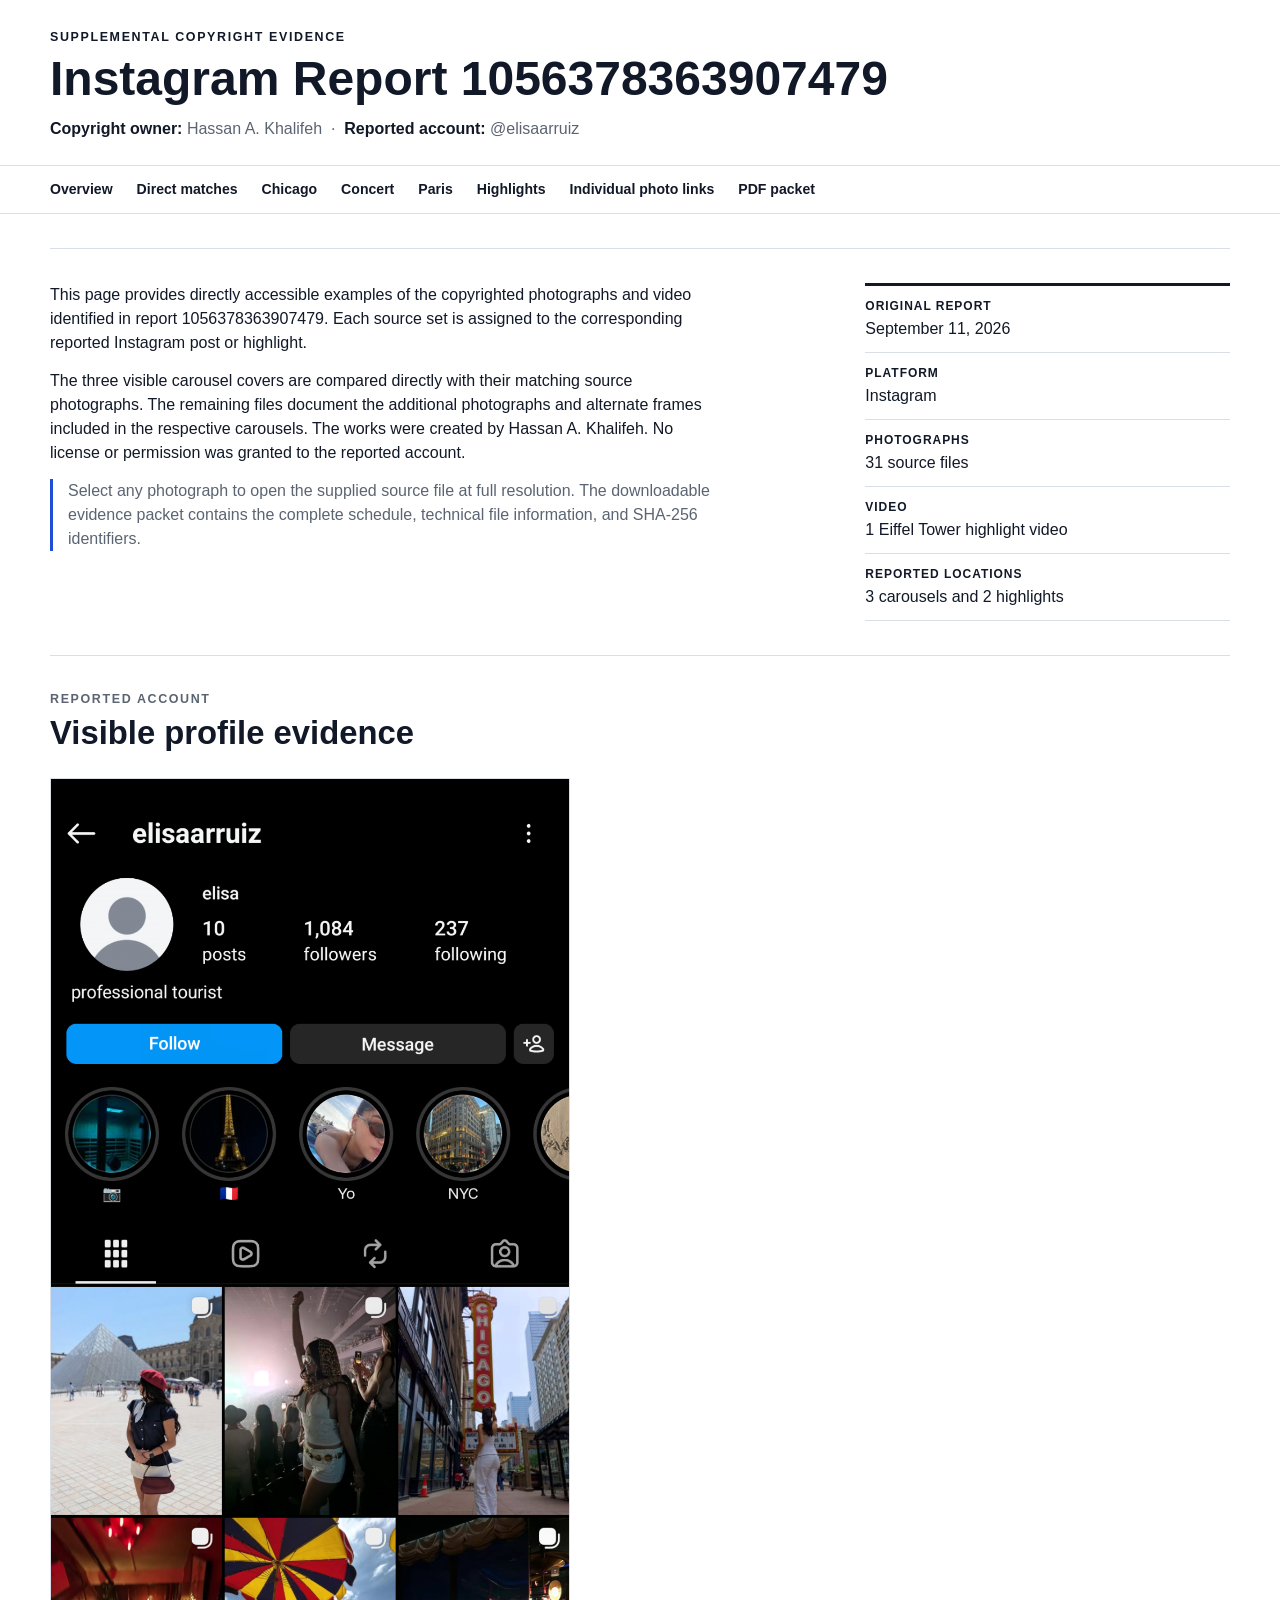
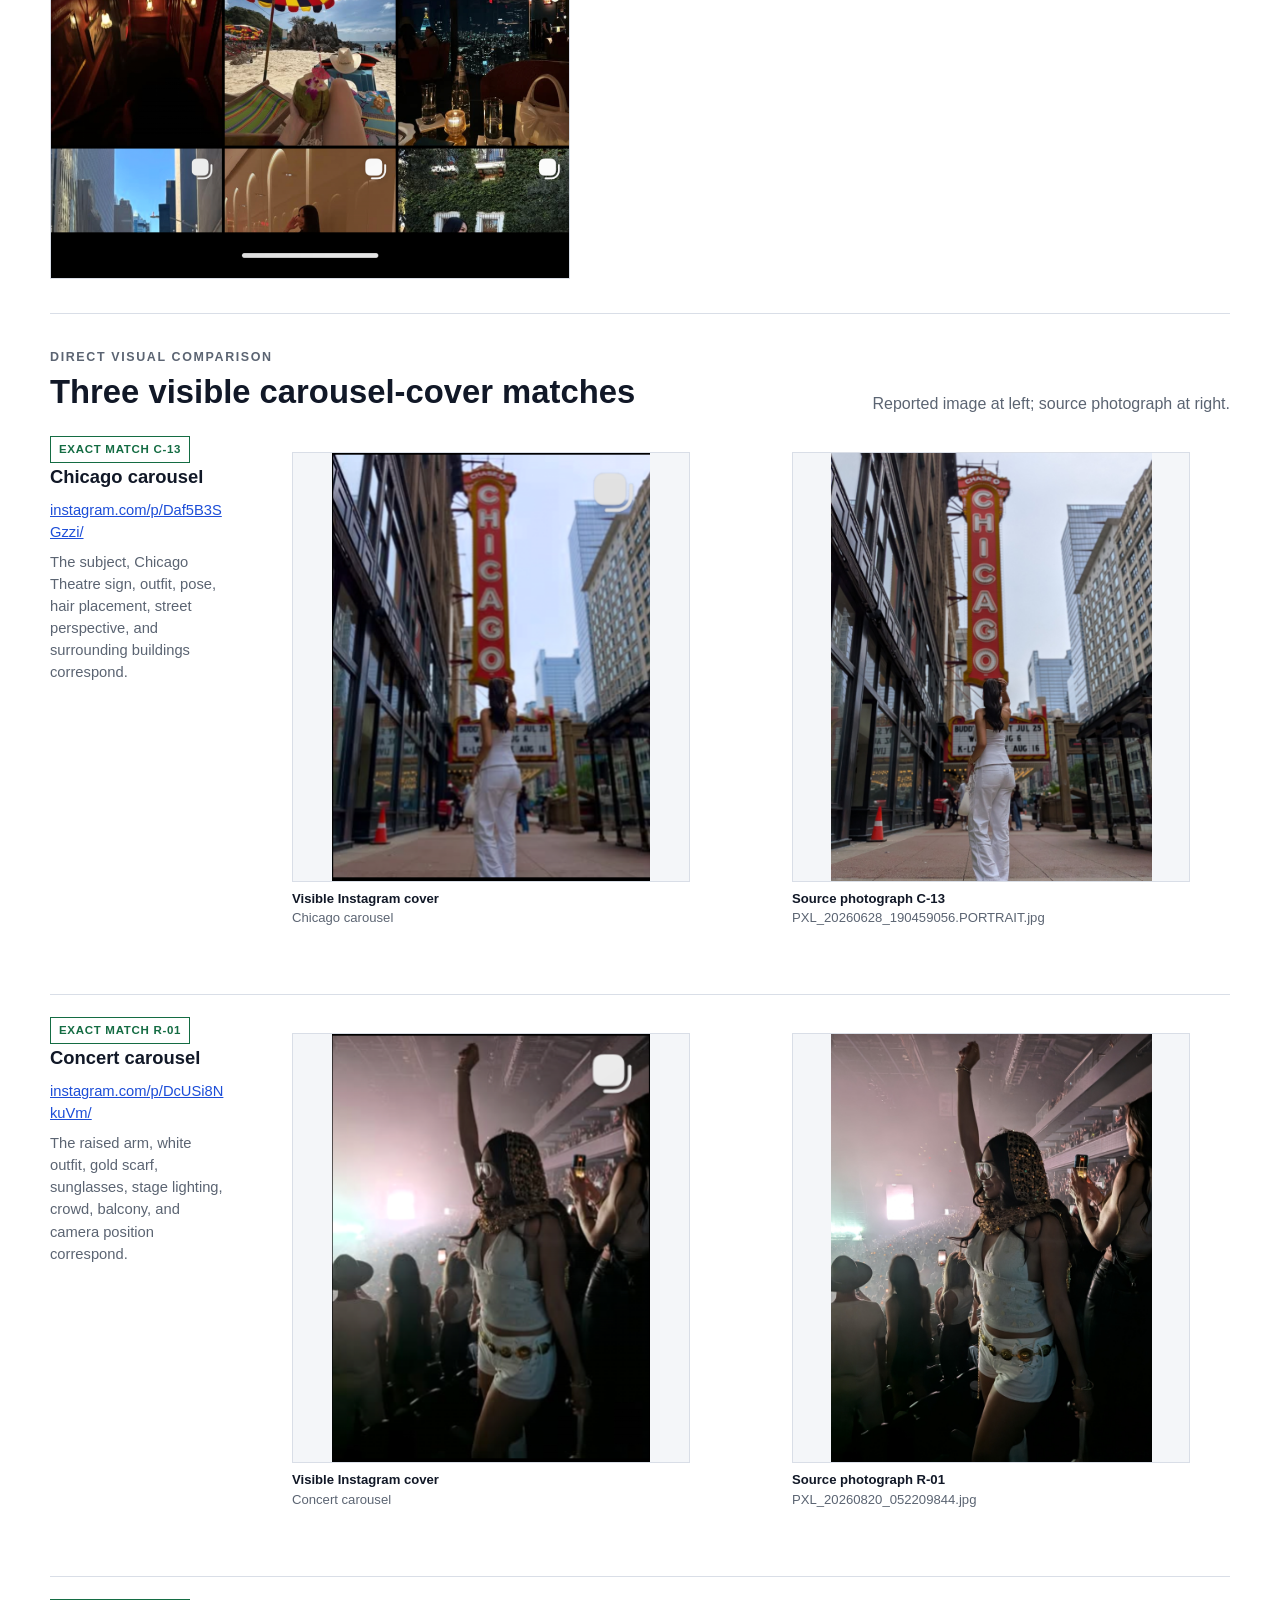
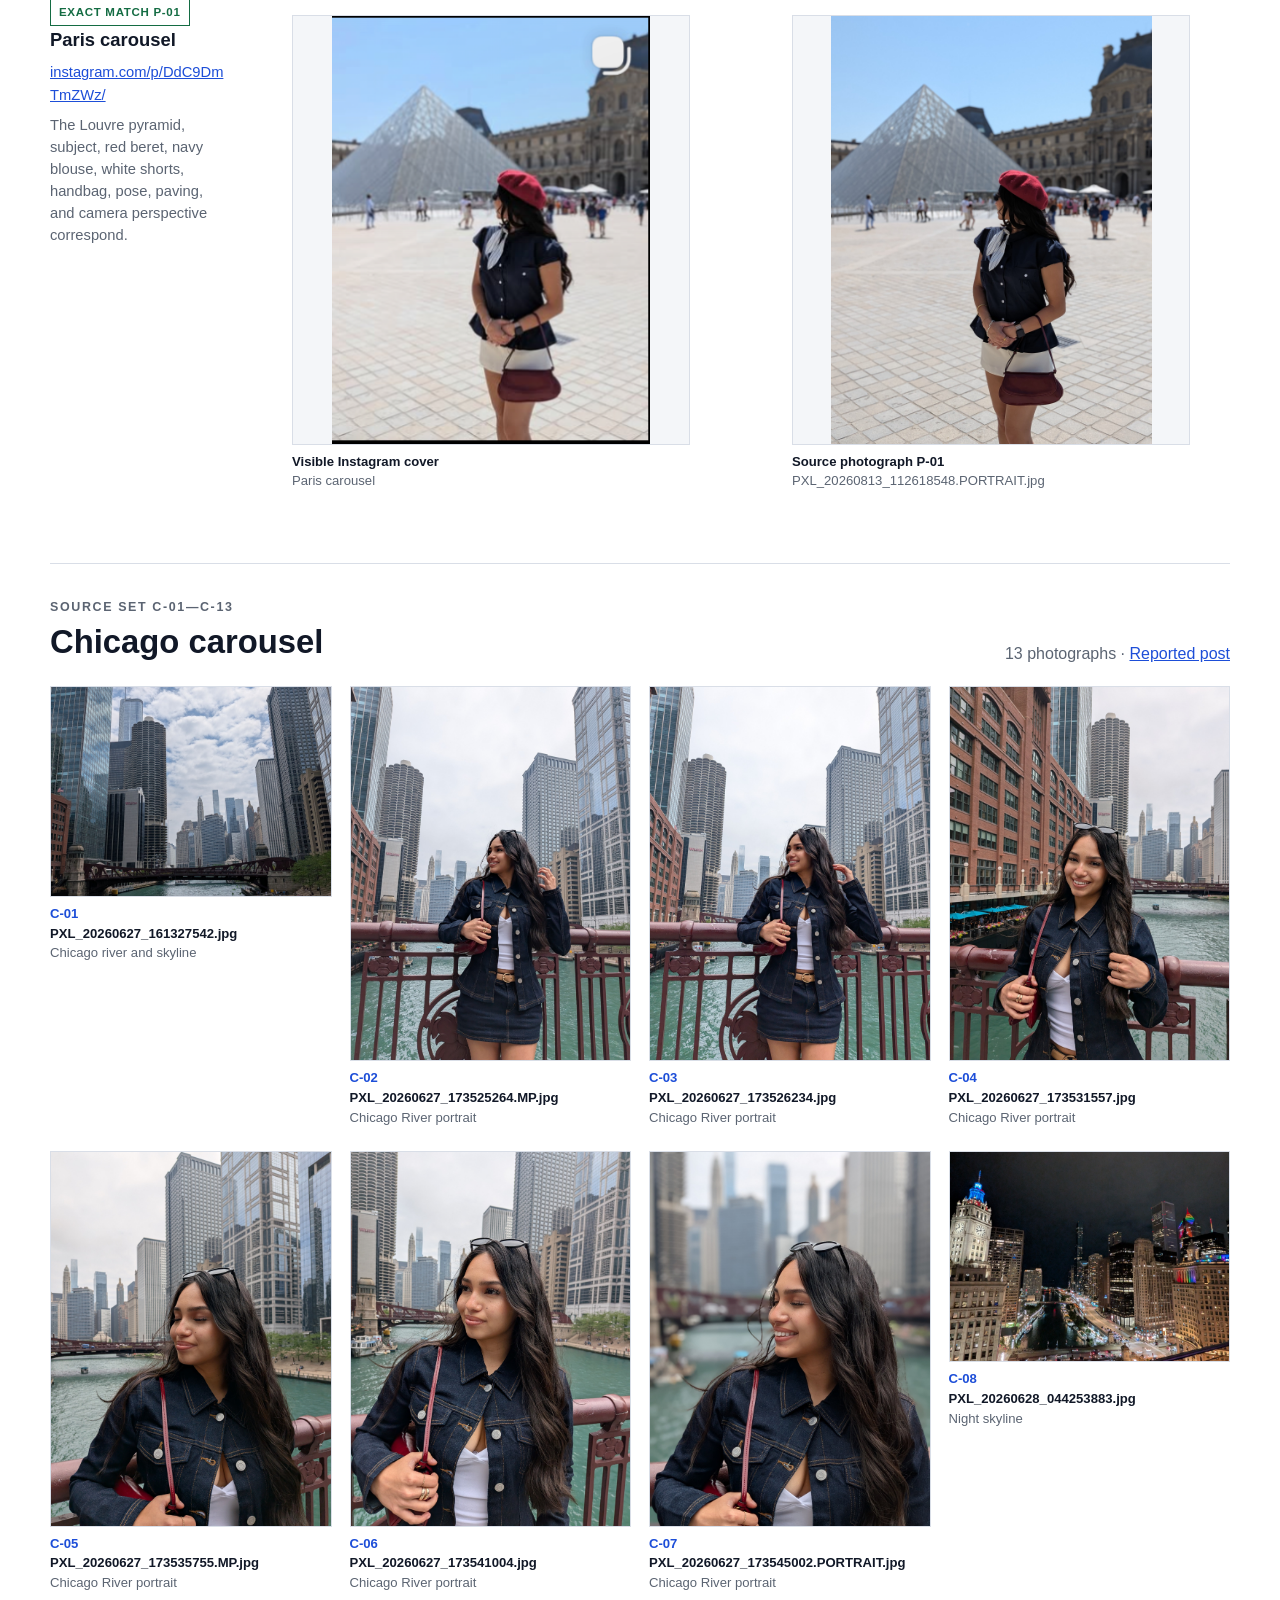
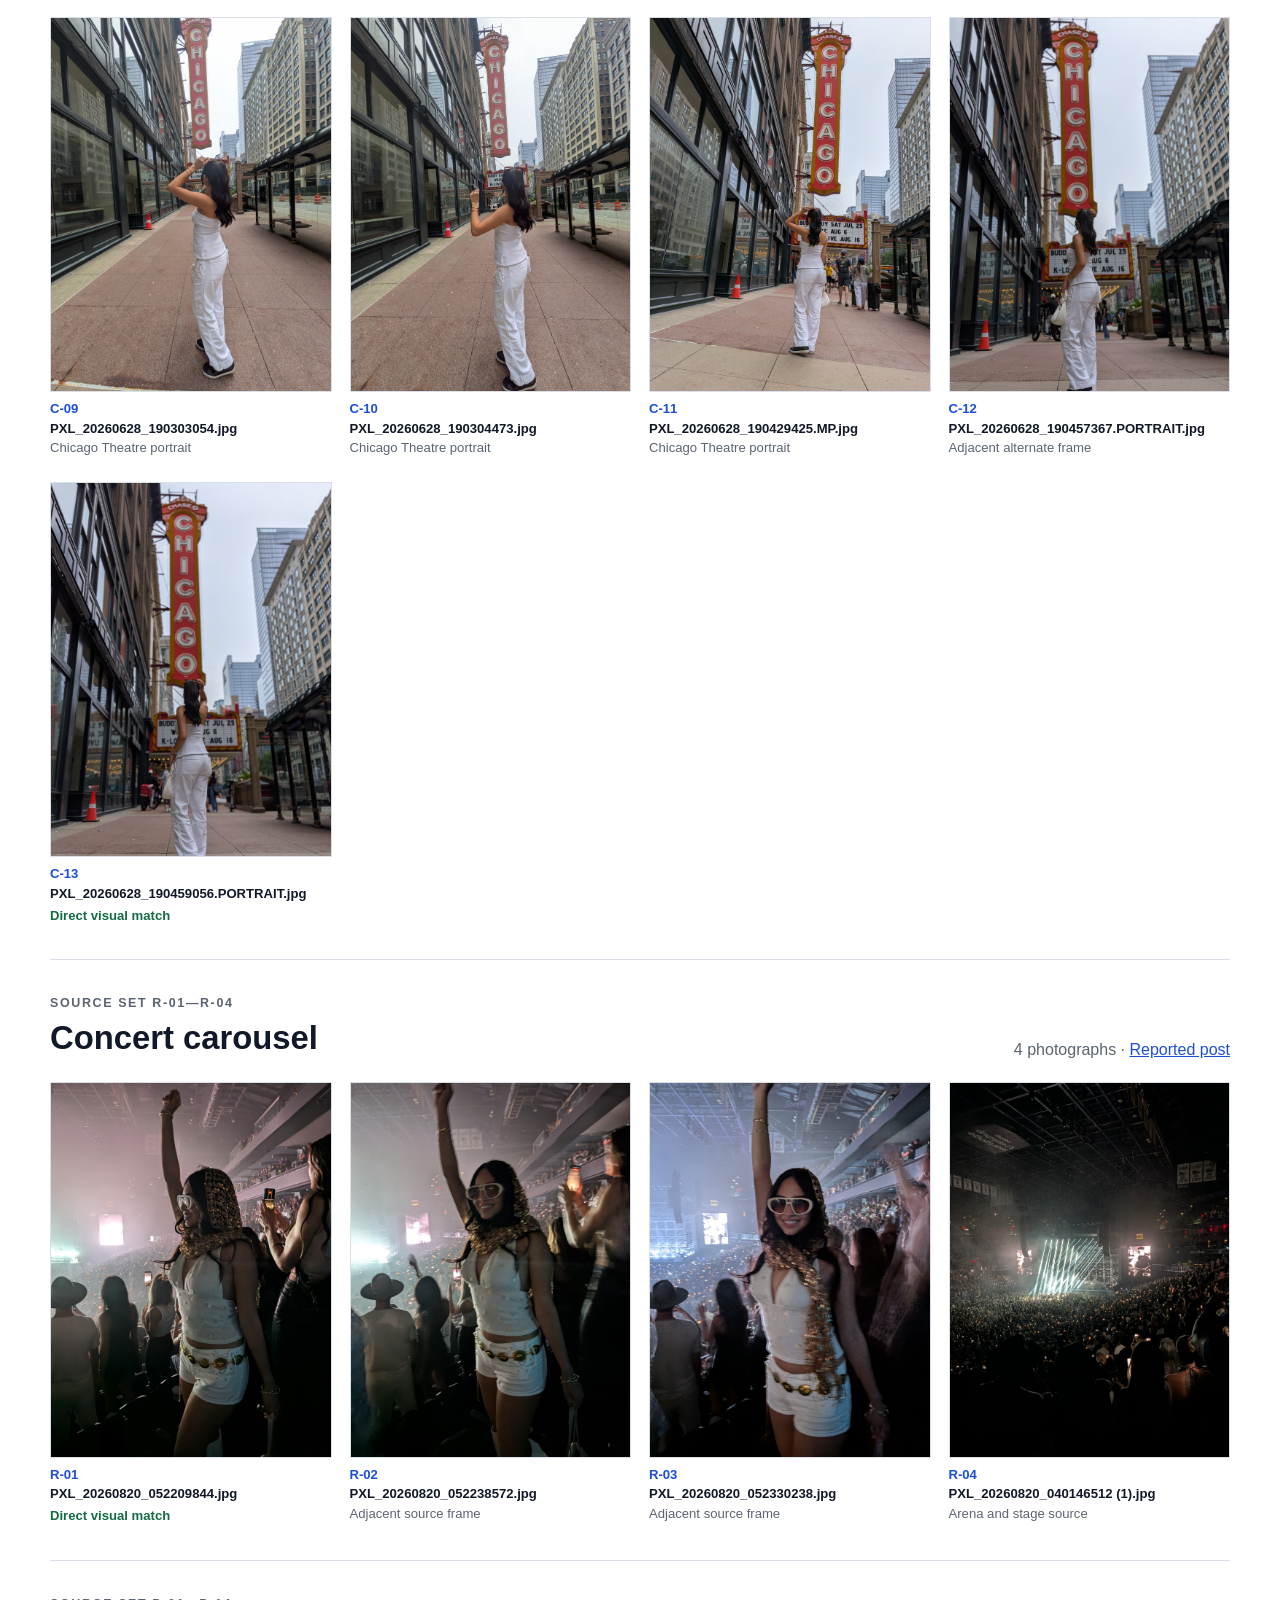
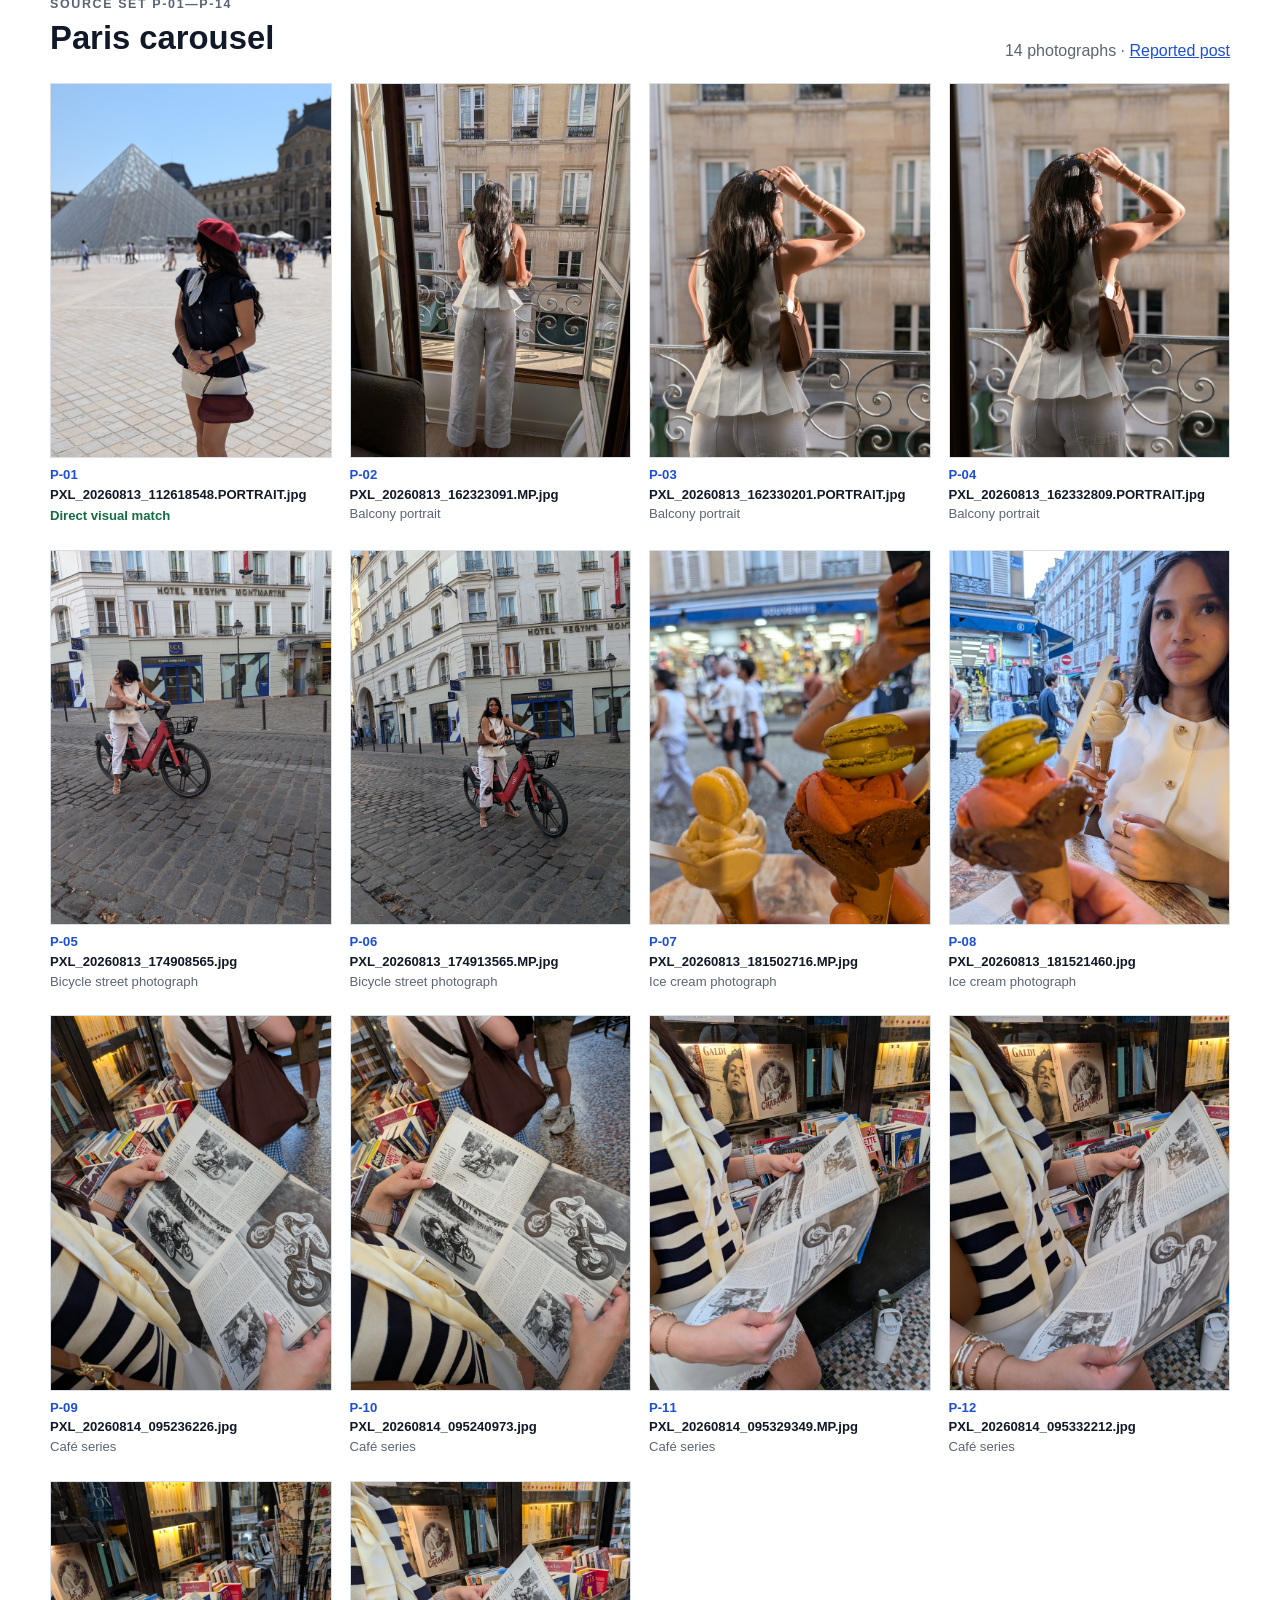
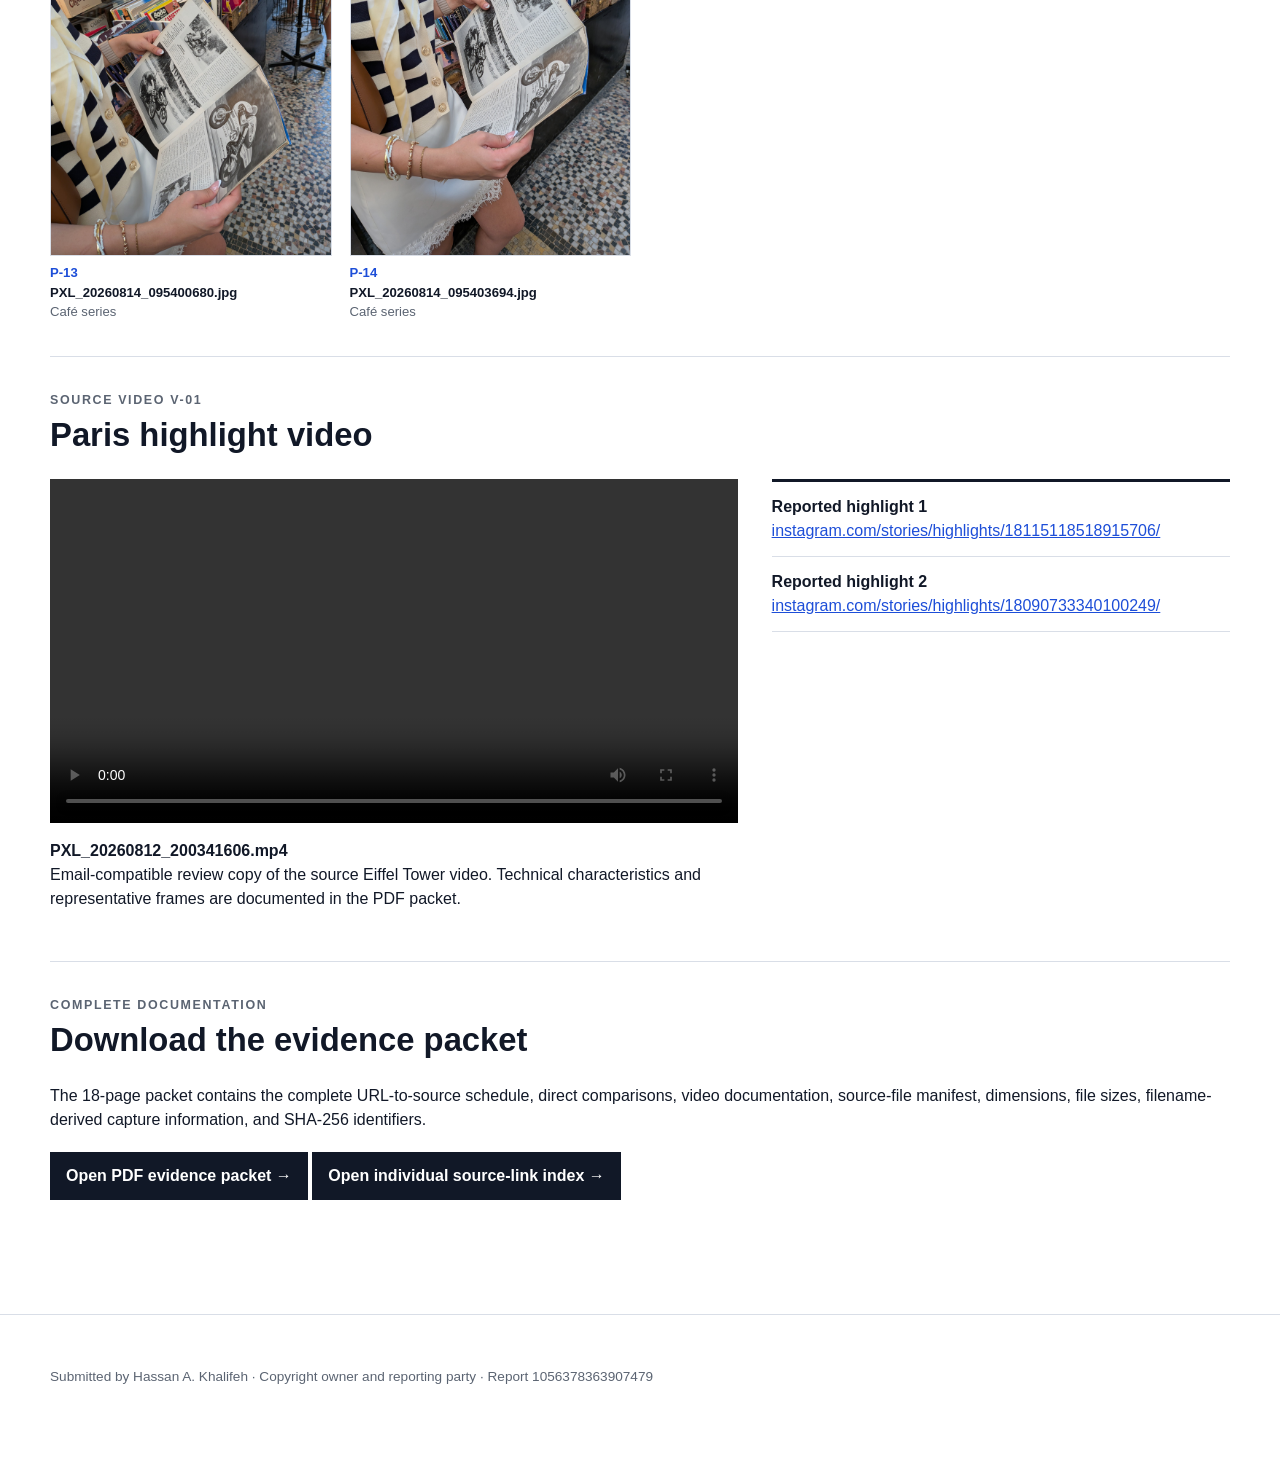
==== index.html @ 8e67688d "Publish copyright evidence and individual source links" ====
<!doctype html>
<html lang="en">
<head>
  <meta charset="utf-8">
  <meta name="viewport" content="width=device-width, initial-scale=1">
  <meta name="robots" content="noindex, nofollow, noarchive">
  <meta name="referrer" content="no-referrer">
  <title>Copyright Evidence — Report 1056378363907479</title>
  <meta name="description" content="Source evidence supporting Instagram copyright report 1056378363907479.">
  <link rel="icon" href="favicon.svg" type="image/svg+xml">
  <link rel="stylesheet" href="styles.css">
</head>
<body>
  <header class="masthead">
    <div class="masthead-inner">
      <p class="eyebrow">Supplemental copyright evidence</p>
      <h1>Instagram Report 1056378363907479</h1>
      <p class="case-line"><strong>Copyright owner:</strong> Hassan A. Khalifeh &nbsp;·&nbsp; <strong>Reported account:</strong> @elisaarruiz</p>
    </div>
  </header>

  <nav class="nav" aria-label="Evidence sections">
    <div class="nav-inner">
      <a href="#overview">Overview</a>
      <a href="#matches">Direct matches</a>
      <a href="#chicago">Chicago</a>
      <a href="#concert">Concert</a>
      <a href="#paris">Paris</a>
      <a href="#highlights">Highlights</a>
      <a href="photo-links.html">Individual photo links</a>
      <a href="#packet">PDF packet</a>
    </div>
  </nav>

  <main class="page">
    <section id="overview" class="summary">
      <div>
        <p>This page provides directly accessible examples of the copyrighted photographs and video identified in report 1056378363907479. Each source set is assigned to the corresponding reported Instagram post or highlight.</p>
        <p>The three visible carousel covers are compared directly with their matching source photographs. The remaining files document the additional photographs and alternate frames included in the respective carousels. The works were created by Hassan A. Khalifeh. No license or permission was granted to the reported account.</p>
        <p class="note">Select any photograph to open the supplied source file at full resolution. The downloadable evidence packet contains the complete schedule, technical file information, and SHA-256 identifiers.</p>
      </div>
      <dl class="facts">
        <div><dt>Original report</dt><dd>September 11, 2026</dd></div>
        <div><dt>Platform</dt><dd>Instagram</dd></div>
        <div><dt>Photographs</dt><dd>31 source files</dd></div>
        <div><dt>Video</dt><dd>1 Eiffel Tower highlight video</dd></div>
        <div><dt>Reported locations</dt><dd>3 carousels and 2 highlights</dd></div>
      </dl>
    </section>

    <section aria-labelledby="account-heading">
      <div class="section-head">
        <div><p class="eyebrow">Reported account</p><h2 id="account-heading">Visible profile evidence</h2></div>
      </div>
      <a href="account.png" target="_blank" rel="noopener"><img class="account-shot" src="account.png" alt="Screenshot of the reported Instagram profile showing the Paris, concert, and Chicago carousel covers"></a>
    </section>

    <section id="matches" aria-labelledby="matches-heading">
      <div class="section-head">
        <div><p class="eyebrow">Direct visual comparison</p><h2 id="matches-heading">Three visible carousel-cover matches</h2></div>
        <p>Reported image at left; source photograph at right.</p>
      </div>
      <div class="matches">
        <article class="match-row">
          <div class="match-meta">
            <span class="badge">Exact match C-13</span>
            <h3>Chicago carousel</h3>
            <p class="reported-url"><a href="https://www.instagram.com/p/Daf5B3SGzzi/" target="_blank" rel="noopener">instagram.com/p/Daf5B3SGzzi/</a></p>
            <p>The subject, Chicago Theatre sign, outfit, pose, hair placement, street perspective, and surrounding buildings correspond.</p>
          </div>
          <figure class="comparison"><a href="chicago_thumb.png" target="_blank" rel="noopener"><img src="chicago_thumb.png" alt="Visible Chicago Instagram carousel cover"></a><figcaption><strong>Visible Instagram cover</strong>Chicago carousel</figcaption></figure>
          <figure class="comparison"><a href="PXL_20260628_190459056.PORTRAIT.jpg" target="_blank" rel="noopener"><img src="PXL_20260628_190459056.PORTRAIT.jpg" alt="Source Chicago Theatre photograph"></a><figcaption><strong>Source photograph C-13</strong>PXL_20260628_190459056.PORTRAIT.jpg</figcaption></figure>
        </article>

        <article class="match-row">
          <div class="match-meta">
            <span class="badge">Exact match R-01</span>
            <h3>Concert carousel</h3>
            <p class="reported-url"><a href="https://www.instagram.com/p/DcUSi8NkuVm/" target="_blank" rel="noopener">instagram.com/p/DcUSi8NkuVm/</a></p>
            <p>The raised arm, white outfit, gold scarf, sunglasses, stage lighting, crowd, balcony, and camera position correspond.</p>
          </div>
          <figure class="comparison"><a href="concert_thumb.png" target="_blank" rel="noopener"><img src="concert_thumb.png" alt="Visible concert Instagram carousel cover"></a><figcaption><strong>Visible Instagram cover</strong>Concert carousel</figcaption></figure>
          <figure class="comparison"><a href="PXL_20260820_052209844.jpg" target="_blank" rel="noopener"><img src="PXL_20260820_052209844.jpg" alt="Source concert photograph"></a><figcaption><strong>Source photograph R-01</strong>PXL_20260820_052209844.jpg</figcaption></figure>
        </article>

        <article class="match-row">
          <div class="match-meta">
            <span class="badge">Exact match P-01</span>
            <h3>Paris carousel</h3>
            <p class="reported-url"><a href="https://www.instagram.com/p/DdC9DmTmZWz/" target="_blank" rel="noopener">instagram.com/p/DdC9DmTmZWz/</a></p>
            <p>The Louvre pyramid, subject, red beret, navy blouse, white shorts, handbag, pose, paving, and camera perspective correspond.</p>
          </div>
          <figure class="comparison"><a href="paris_thumb.png" target="_blank" rel="noopener"><img src="paris_thumb.png" alt="Visible Paris Instagram carousel cover"></a><figcaption><strong>Visible Instagram cover</strong>Paris carousel</figcaption></figure>
          <figure class="comparison"><a href="PXL_20260813_112618548.PORTRAIT.jpg" target="_blank" rel="noopener"><img src="PXL_20260813_112618548.PORTRAIT.jpg" alt="Source Louvre photograph"></a><figcaption><strong>Source photograph P-01</strong>PXL_20260813_112618548.PORTRAIT.jpg</figcaption></figure>
        </article>
      </div>
    </section>

    <section id="chicago" aria-labelledby="chicago-heading">
      <div class="section-head">
        <div><p class="eyebrow">Source set C-01—C-13</p><h2 id="chicago-heading">Chicago carousel</h2></div>
        <p>13 photographs · <a href="https://www.instagram.com/p/Daf5B3SGzzi/" target="_blank" rel="noopener">Reported post</a></p>
      </div>
      <div class="gallery">
        <figure class="landscape"><a href="PXL_20260627_161327542.jpg" target="_blank" rel="noopener"><img loading="lazy" src="PXL_20260627_161327542.jpg" alt="Chicago river and skyline"></a><figcaption><span class="evidence-id">C-01</span><strong>PXL_20260627_161327542.jpg</strong>Chicago river and skyline</figcaption></figure>
        <figure><a href="PXL_20260627_173525264.MP.jpg" target="_blank" rel="noopener"><img loading="lazy" src="PXL_20260627_173525264.MP.jpg" alt="Chicago River bridge portrait"></a><figcaption><span class="evidence-id">C-02</span><strong>PXL_20260627_173525264.MP.jpg</strong>Chicago River portrait</figcaption></figure>
        <figure><a href="PXL_20260627_173526234.jpg" target="_blank" rel="noopener"><img loading="lazy" src="PXL_20260627_173526234.jpg" alt="Chicago River bridge portrait"></a><figcaption><span class="evidence-id">C-03</span><strong>PXL_20260627_173526234.jpg</strong>Chicago River portrait</figcaption></figure>
        <figure><a href="PXL_20260627_173531557.jpg" target="_blank" rel="noopener"><img loading="lazy" src="PXL_20260627_173531557.jpg" alt="Chicago River bridge portrait"></a><figcaption><span class="evidence-id">C-04</span><strong>PXL_20260627_173531557.jpg</strong>Chicago River portrait</figcaption></figure>
        <figure><a href="PXL_20260627_173535755.MP.jpg" target="_blank" rel="noopener"><img loading="lazy" src="PXL_20260627_173535755.MP.jpg" alt="Chicago River bridge portrait"></a><figcaption><span class="evidence-id">C-05</span><strong>PXL_20260627_173535755.MP.jpg</strong>Chicago River portrait</figcaption></figure>
        <figure><a href="PXL_20260627_173541004.jpg" target="_blank" rel="noopener"><img loading="lazy" src="PXL_20260627_173541004.jpg" alt="Chicago River bridge portrait"></a><figcaption><span class="evidence-id">C-06</span><strong>PXL_20260627_173541004.jpg</strong>Chicago River portrait</figcaption></figure>
        <figure><a href="PXL_20260627_173545002.PORTRAIT.jpg" target="_blank" rel="noopener"><img loading="lazy" src="PXL_20260627_173545002.PORTRAIT.jpg" alt="Chicago River bridge portrait"></a><figcaption><span class="evidence-id">C-07</span><strong>PXL_20260627_173545002.PORTRAIT.jpg</strong>Chicago River portrait</figcaption></figure>
        <figure class="landscape"><a href="PXL_20260628_044253883.jpg" target="_blank" rel="noopener"><img loading="lazy" src="PXL_20260628_044253883.jpg" alt="Night Chicago river and skyline"></a><figcaption><span class="evidence-id">C-08</span><strong>PXL_20260628_044253883.jpg</strong>Night skyline</figcaption></figure>
        <figure><a href="PXL_20260628_190303054.jpg" target="_blank" rel="noopener"><img loading="lazy" src="PXL_20260628_190303054.jpg" alt="Chicago Theatre portrait"></a><figcaption><span class="evidence-id">C-09</span><strong>PXL_20260628_190303054.jpg</strong>Chicago Theatre portrait</figcaption></figure>
        <figure><a href="PXL_20260628_190304473.jpg" target="_blank" rel="noopener"><img loading="lazy" src="PXL_20260628_190304473.jpg" alt="Chicago Theatre portrait"></a><figcaption><span class="evidence-id">C-10</span><strong>PXL_20260628_190304473.jpg</strong>Chicago Theatre portrait</figcaption></figure>
        <figure><a href="PXL_20260628_190429425.MP.jpg" target="_blank" rel="noopener"><img loading="lazy" src="PXL_20260628_190429425.MP.jpg" alt="Chicago Theatre portrait"></a><figcaption><span class="evidence-id">C-11</span><strong>PXL_20260628_190429425.MP.jpg</strong>Chicago Theatre portrait</figcaption></figure>
        <figure><a href="PXL_20260628_190457367.PORTRAIT.jpg" target="_blank" rel="noopener"><img loading="lazy" src="PXL_20260628_190457367.PORTRAIT.jpg" alt="Chicago Theatre alternate frame"></a><figcaption><span class="evidence-id">C-12</span><strong>PXL_20260628_190457367.PORTRAIT.jpg</strong>Adjacent alternate frame</figcaption></figure>
        <figure><a href="PXL_20260628_190459056.PORTRAIT.jpg" target="_blank" rel="noopener"><img loading="lazy" src="PXL_20260628_190459056.PORTRAIT.jpg" alt="Chicago Theatre direct match"></a><figcaption><span class="evidence-id">C-13</span><strong>PXL_20260628_190459056.PORTRAIT.jpg</strong><span class="status">Direct visual match</span></figcaption></figure>
      </div>
    </section>

    <section id="concert" aria-labelledby="concert-heading">
      <div class="section-head">
        <div><p class="eyebrow">Source set R-01—R-04</p><h2 id="concert-heading">Concert carousel</h2></div>
        <p>4 photographs · <a href="https://www.instagram.com/p/DcUSi8NkuVm/" target="_blank" rel="noopener">Reported post</a></p>
      </div>
      <div class="gallery">
        <figure><a href="PXL_20260820_052209844.jpg" target="_blank" rel="noopener"><img loading="lazy" src="PXL_20260820_052209844.jpg" alt="Concert portrait direct match"></a><figcaption><span class="evidence-id">R-01</span><strong>PXL_20260820_052209844.jpg</strong><span class="status">Direct visual match</span></figcaption></figure>
        <figure><a href="PXL_20260820_052238572.jpg" target="_blank" rel="noopener"><img loading="lazy" src="PXL_20260820_052238572.jpg" alt="Concert adjacent portrait"></a><figcaption><span class="evidence-id">R-02</span><strong>PXL_20260820_052238572.jpg</strong>Adjacent source frame</figcaption></figure>
        <figure><a href="PXL_20260820_052330238.jpg" target="_blank" rel="noopener"><img loading="lazy" src="PXL_20260820_052330238.jpg" alt="Concert adjacent portrait"></a><figcaption><span class="evidence-id">R-03</span><strong>PXL_20260820_052330238.jpg</strong>Adjacent source frame</figcaption></figure>
        <figure><a href="PXL_20260820_040146512_1.jpg" target="_blank" rel="noopener"><img loading="lazy" src="PXL_20260820_040146512_1.jpg" alt="Wide concert arena and stage"></a><figcaption><span class="evidence-id">R-04</span><strong>PXL_20260820_040146512 (1).jpg</strong>Arena and stage source</figcaption></figure>
      </div>
    </section>

    <section id="paris" aria-labelledby="paris-heading">
      <div class="section-head">
        <div><p class="eyebrow">Source set P-01—P-14</p><h2 id="paris-heading">Paris carousel</h2></div>
        <p>14 photographs · <a href="https://www.instagram.com/p/DdC9DmTmZWz/" target="_blank" rel="noopener">Reported post</a></p>
      </div>
      <div class="gallery">
        <figure><a href="PXL_20260813_112618548.PORTRAIT.jpg" target="_blank" rel="noopener"><img loading="lazy" src="PXL_20260813_112618548.PORTRAIT.jpg" alt="Louvre direct match"></a><figcaption><span class="evidence-id">P-01</span><strong>PXL_20260813_112618548.PORTRAIT.jpg</strong><span class="status">Direct visual match</span></figcaption></figure>
        <figure><a href="PXL_20260813_162323091.MP.jpg" target="_blank" rel="noopener"><img loading="lazy" src="PXL_20260813_162323091.MP.jpg" alt="Paris balcony portrait"></a><figcaption><span class="evidence-id">P-02</span><strong>PXL_20260813_162323091.MP.jpg</strong>Balcony portrait</figcaption></figure>
        <figure><a href="PXL_20260813_162330201.PORTRAIT.jpg" target="_blank" rel="noopener"><img loading="lazy" src="PXL_20260813_162330201.PORTRAIT.jpg" alt="Paris balcony portrait"></a><figcaption><span class="evidence-id">P-03</span><strong>PXL_20260813_162330201.PORTRAIT.jpg</strong>Balcony portrait</figcaption></figure>
        <figure><a href="PXL_20260813_162332809.PORTRAIT.jpg" target="_blank" rel="noopener"><img loading="lazy" src="PXL_20260813_162332809.PORTRAIT.jpg" alt="Paris balcony portrait"></a><figcaption><span class="evidence-id">P-04</span><strong>PXL_20260813_162332809.PORTRAIT.jpg</strong>Balcony portrait</figcaption></figure>
        <figure><a href="PXL_20260813_174908565.jpg" target="_blank" rel="noopener"><img loading="lazy" src="PXL_20260813_174908565.jpg" alt="Paris bicycle street photograph"></a><figcaption><span class="evidence-id">P-05</span><strong>PXL_20260813_174908565.jpg</strong>Bicycle street photograph</figcaption></figure>
        <figure><a href="PXL_20260813_174913565.MP.jpg" target="_blank" rel="noopener"><img loading="lazy" src="PXL_20260813_174913565.MP.jpg" alt="Paris bicycle street photograph"></a><figcaption><span class="evidence-id">P-06</span><strong>PXL_20260813_174913565.MP.jpg</strong>Bicycle street photograph</figcaption></figure>
        <figure><a href="PXL_20260813_181502716.MP.jpg" target="_blank" rel="noopener"><img loading="lazy" src="PXL_20260813_181502716.MP.jpg" alt="Paris ice cream photograph"></a><figcaption><span class="evidence-id">P-07</span><strong>PXL_20260813_181502716.MP.jpg</strong>Ice cream photograph</figcaption></figure>
        <figure><a href="PXL_20260813_181521460.jpg" target="_blank" rel="noopener"><img loading="lazy" src="PXL_20260813_181521460.jpg" alt="Paris ice cream photograph"></a><figcaption><span class="evidence-id">P-08</span><strong>PXL_20260813_181521460.jpg</strong>Ice cream photograph</figcaption></figure>
        <figure><a href="PXL_20260814_095236226.jpg" target="_blank" rel="noopener"><img loading="lazy" src="PXL_20260814_095236226.jpg" alt="Paris cafe photograph"></a><figcaption><span class="evidence-id">P-09</span><strong>PXL_20260814_095236226.jpg</strong>Café series</figcaption></figure>
        <figure><a href="PXL_20260814_095240973.jpg" target="_blank" rel="noopener"><img loading="lazy" src="PXL_20260814_095240973.jpg" alt="Paris cafe photograph"></a><figcaption><span class="evidence-id">P-10</span><strong>PXL_20260814_095240973.jpg</strong>Café series</figcaption></figure>
        <figure><a href="PXL_20260814_095329349.MP.jpg" target="_blank" rel="noopener"><img loading="lazy" src="PXL_20260814_095329349.MP.jpg" alt="Paris cafe photograph"></a><figcaption><span class="evidence-id">P-11</span><strong>PXL_20260814_095329349.MP.jpg</strong>Café series</figcaption></figure>
        <figure><a href="PXL_20260814_095332212.jpg" target="_blank" rel="noopener"><img loading="lazy" src="PXL_20260814_095332212.jpg" alt="Paris cafe photograph"></a><figcaption><span class="evidence-id">P-12</span><strong>PXL_20260814_095332212.jpg</strong>Café series</figcaption></figure>
        <figure><a href="PXL_20260814_095400680.jpg" target="_blank" rel="noopener"><img loading="lazy" src="PXL_20260814_095400680.jpg" alt="Paris cafe photograph"></a><figcaption><span class="evidence-id">P-13</span><strong>PXL_20260814_095400680.jpg</strong>Café series</figcaption></figure>
        <figure><a href="PXL_20260814_095403694.jpg" target="_blank" rel="noopener"><img loading="lazy" src="PXL_20260814_095403694.jpg" alt="Paris cafe photograph"></a><figcaption><span class="evidence-id">P-14</span><strong>PXL_20260814_095403694.jpg</strong>Café series</figcaption></figure>
      </div>
    </section>

    <section id="highlights" aria-labelledby="highlights-heading">
      <div class="section-head">
        <div><p class="eyebrow">Source video V-01</p><h2 id="highlights-heading">Paris highlight video</h2></div>
      </div>
      <div class="highlight-grid">
        <div>
          <video controls preload="metadata" playsinline src="PXL_20260812_200341606_EMAIL_REVIEW_COPY.mp4">Your browser does not support embedded video.</video>
          <p><strong>PXL_20260812_200341606.mp4</strong><br>Email-compatible review copy of the source Eiffel Tower video. Technical characteristics and representative frames are documented in the PDF packet.</p>
        </div>
        <ul class="highlight-links">
          <li><strong>Reported highlight 1</strong><br><a href="https://www.instagram.com/stories/highlights/18115118518915706/" target="_blank" rel="noopener">instagram.com/stories/highlights/18115118518915706/</a></li>
          <li><strong>Reported highlight 2</strong><br><a href="https://www.instagram.com/stories/highlights/18090733340100249/" target="_blank" rel="noopener">instagram.com/stories/highlights/18090733340100249/</a></li>
        </ul>
      </div>
    </section>

    <section id="packet" aria-labelledby="packet-heading">
      <div class="section-head">
        <div><p class="eyebrow">Complete documentation</p><h2 id="packet-heading">Download the evidence packet</h2></div>
      </div>
      <p>The 18-page packet contains the complete URL-to-source schedule, direct comparisons, video documentation, source-file manifest, dimensions, file sizes, filename-derived capture information, and SHA-256 identifiers.</p>
      <a class="packet-link" href="Meta_Copyright_Supplemental_Evidence_Packet_1056378363907479.pdf" target="_blank" rel="noopener">Open PDF evidence packet →</a>
      <a class="packet-link" href="photo-links.html">Open individual source-link index →</a>
    </section>
  </main>

  <footer class="footer"><div class="masthead-inner">Submitted by Hassan A. Khalifeh · Copyright owner and reporting party · Report 1056378363907479</div></footer>
</body>
</html>
---- styles.css ----
:root {
  color-scheme: light;
  --ink: #111827;
  --muted: #5b6472;
  --line: #d9dee7;
  --soft: #f4f6f9;
  --accent: #1d4ed8;
  --match: #146c43;
  --paper: #ffffff;
}

* { box-sizing: border-box; }
html { scroll-behavior: smooth; }
body {
  margin: 0;
  background: var(--paper);
  color: var(--ink);
  font: 16px/1.5 Arial, Helvetica, sans-serif;
}
a { color: var(--accent); }
img, video { display: block; max-width: 100%; }

.masthead {
  border-bottom: 1px solid var(--line);
  background: #fff;
}
.masthead-inner, .page {
  width: min(1180px, calc(100% - 40px));
  margin: 0 auto;
}
.masthead-inner { padding: 28px 0 24px; }
.eyebrow {
  margin: 0 0 6px;
  font-size: .78rem;
  font-weight: 700;
  letter-spacing: .13em;
  text-transform: uppercase;
}
h1 { margin: 0; font-size: clamp(1.8rem, 4vw, 3rem); line-height: 1.08; }
.case-line { margin: 12px 0 0; color: var(--muted); }
.case-line strong { color: var(--ink); }

.nav {
  position: sticky;
  top: 0;
  z-index: 10;
  overflow-x: auto;
  border-bottom: 1px solid var(--line);
  background: rgba(255,255,255,.96);
  backdrop-filter: blur(10px);
}
.nav-inner {
  width: min(1180px, calc(100% - 40px));
  margin: 0 auto;
  display: flex;
  gap: 24px;
  white-space: nowrap;
}
.nav a {
  padding: 13px 0 11px;
  color: var(--ink);
  font-size: .88rem;
  font-weight: 700;
  text-decoration: none;
  border-bottom: 2px solid transparent;
}
.nav a:hover, .nav a:focus { color: var(--accent); border-color: var(--accent); }

.page { padding: 34px 0 80px; }
.summary {
  display: grid;
  grid-template-columns: 1.5fr .7fr;
  gap: 34px;
  align-items: start;
  padding-bottom: 34px;
}
.summary p { margin: 0 0 14px; max-width: 76ch; }
.facts { margin: 0; border-top: 3px solid var(--ink); }
.facts div { padding: 11px 0; border-bottom: 1px solid var(--line); }
.facts dt { font-size: .75rem; font-weight: 700; letter-spacing: .08em; text-transform: uppercase; }
.facts dd { margin: 2px 0 0; }

.packet-link {
  display: inline-flex;
  align-items: center;
  gap: 8px;
  margin-top: 4px;
  padding: 11px 15px;
  border: 1px solid var(--ink);
  color: #fff;
  background: var(--ink);
  font-weight: 700;
  text-decoration: none;
}
.packet-link:hover, .packet-link:focus { background: var(--accent); border-color: var(--accent); }

section { scroll-margin-top: 60px; padding: 34px 0; border-top: 1px solid var(--line); }
.section-head { display: flex; justify-content: space-between; gap: 24px; align-items: end; margin-bottom: 20px; }
.section-head h2 { margin: 0; font-size: clamp(1.45rem, 3vw, 2.05rem); }
.section-head p { margin: 0; color: var(--muted); }
.reported-url { overflow-wrap: anywhere; }

.account-shot {
  width: min(520px, 100%);
  border: 1px solid var(--line);
}
.note {
  margin: 16px 0 0;
  padding-left: 15px;
  border-left: 3px solid var(--accent);
  color: var(--muted);
}

.matches { display: grid; gap: 28px; }
.match-row {
  display: grid;
  grid-template-columns: 180px minmax(0, 1fr) minmax(0, 1fr);
  gap: 22px;
  align-items: start;
  padding: 22px 0;
  border-top: 1px solid var(--line);
}
.match-row:first-child { border-top: 0; padding-top: 0; }
.match-meta h3 { margin: 0 0 8px; font-size: 1.15rem; }
.match-meta p { margin: 0 0 8px; color: var(--muted); font-size: .92rem; }
.badge {
  display: inline-block;
  padding: 4px 8px;
  color: var(--match);
  border: 1px solid currentColor;
  font-size: .72rem;
  font-weight: 700;
  letter-spacing: .06em;
  text-transform: uppercase;
}
.comparison figure, .gallery figure { margin: 0; }
.comparison img {
  width: 100%;
  height: 430px;
  object-fit: contain;
  background: var(--soft);
  border: 1px solid var(--line);
}
figcaption { margin-top: 7px; font-size: .82rem; color: var(--muted); overflow-wrap: anywhere; }
figcaption strong { display: block; color: var(--ink); }

.gallery {
  display: grid;
  grid-template-columns: repeat(4, minmax(0, 1fr));
  gap: 24px 18px;
}
.gallery a { text-decoration: none; color: inherit; }
.gallery img {
  width: 100%;
  aspect-ratio: 3 / 4;
  object-fit: cover;
  background: var(--soft);
  border: 1px solid var(--line);
}
.gallery .landscape img { aspect-ratio: 4 / 3; }
.evidence-id { font-weight: 700; color: var(--accent); }
.status { display: block; margin-top: 2px; color: var(--match); font-weight: 700; }

.highlight-grid { display: grid; grid-template-columns: minmax(0, 1.2fr) minmax(280px, .8fr); gap: 34px; }
.highlight-grid video { width: 100%; background: #000; }
.highlight-links { margin: 0; padding: 0; list-style: none; border-top: 3px solid var(--ink); }
.highlight-links li { padding: 13px 0; border-bottom: 1px solid var(--line); overflow-wrap: anywhere; }

.footer { border-top: 1px solid var(--line); padding: 24px 0 48px; color: var(--muted); font-size: .85rem; }

@media (max-width: 880px) {
  .summary, .highlight-grid { grid-template-columns: 1fr; }
  .match-row { grid-template-columns: 1fr 1fr; }
  .match-meta { grid-column: 1 / -1; }
  .comparison img { height: 360px; }
  .gallery { grid-template-columns: repeat(3, minmax(0, 1fr)); }
}

@media (max-width: 620px) {
  .masthead-inner, .page, .nav-inner { width: min(100% - 24px, 1180px); }
  .section-head { display: block; }
  .section-head p { margin-top: 6px; }
  .match-row { grid-template-columns: 1fr; }
  .match-meta { grid-column: auto; }
  .comparison img { height: auto; max-height: 520px; }
  .gallery { grid-template-columns: repeat(2, minmax(0, 1fr)); gap: 18px 10px; }
  figcaption { font-size: .76rem; }
}
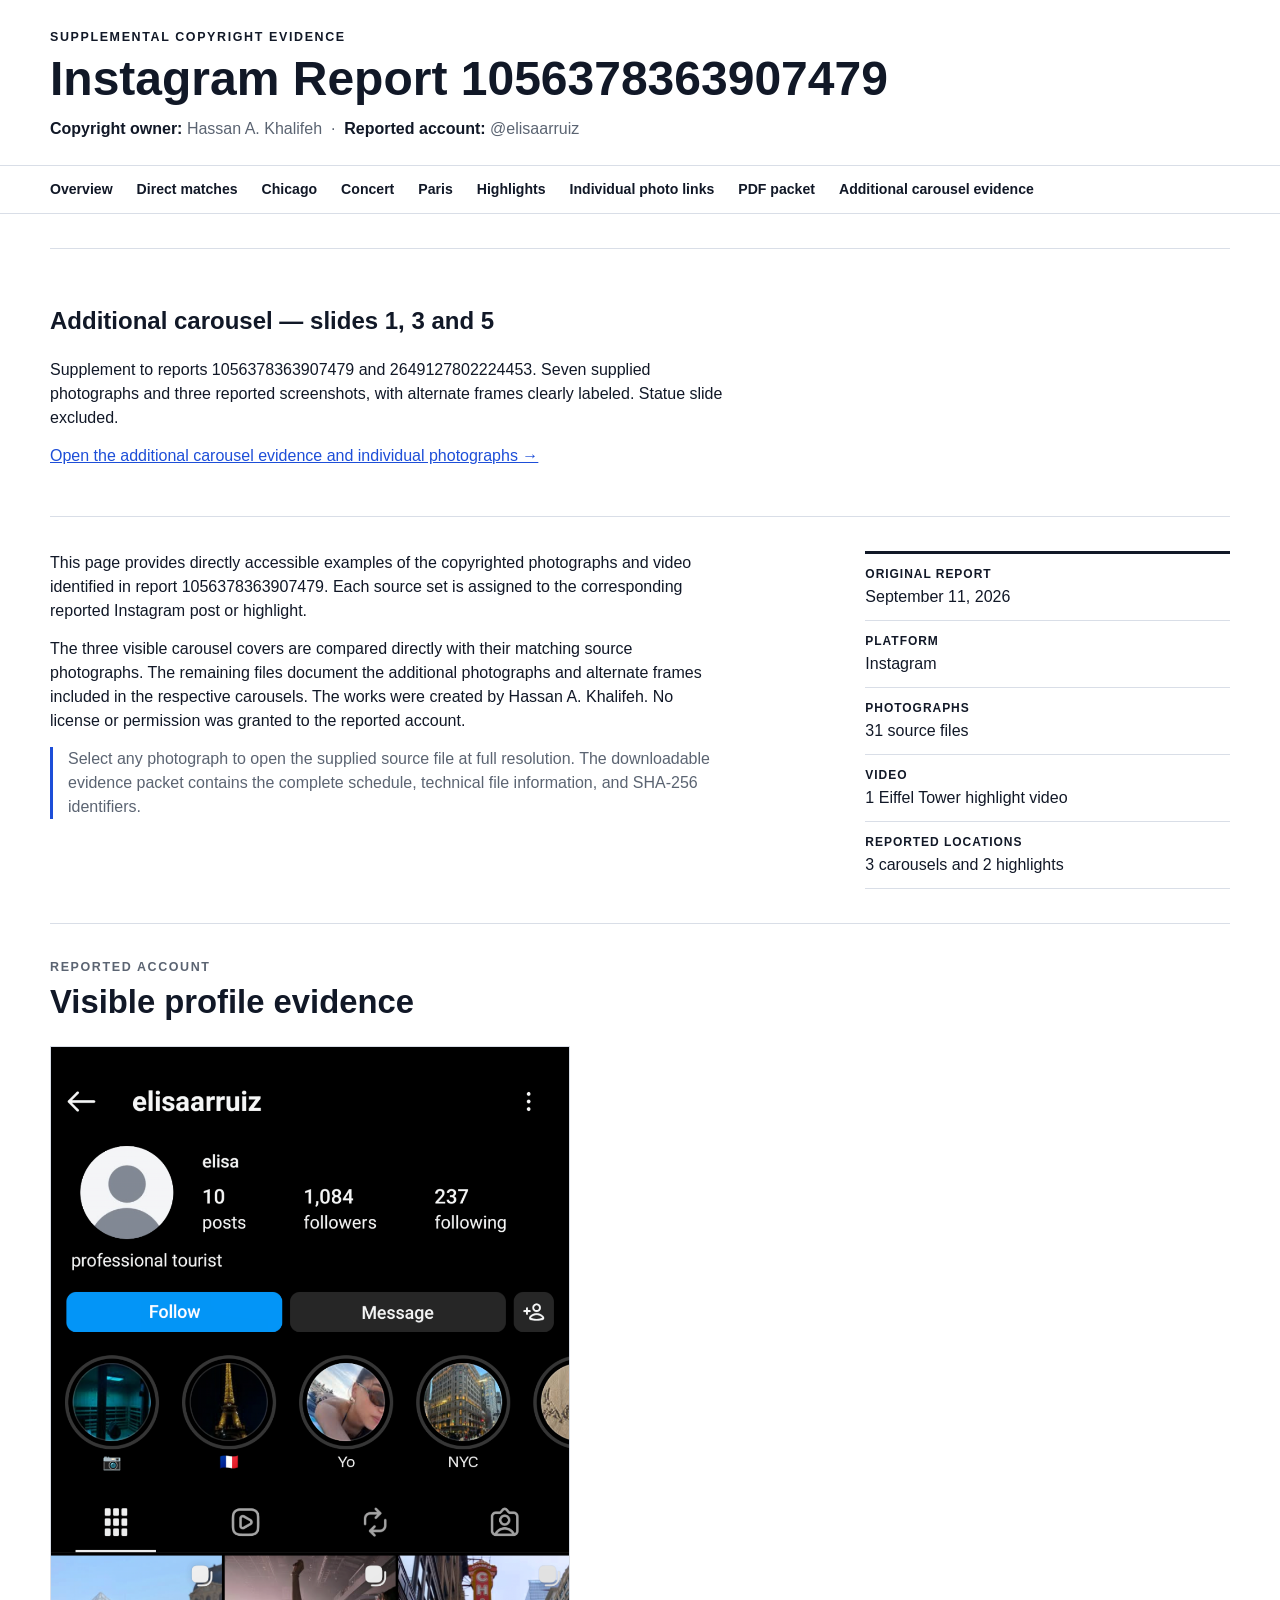
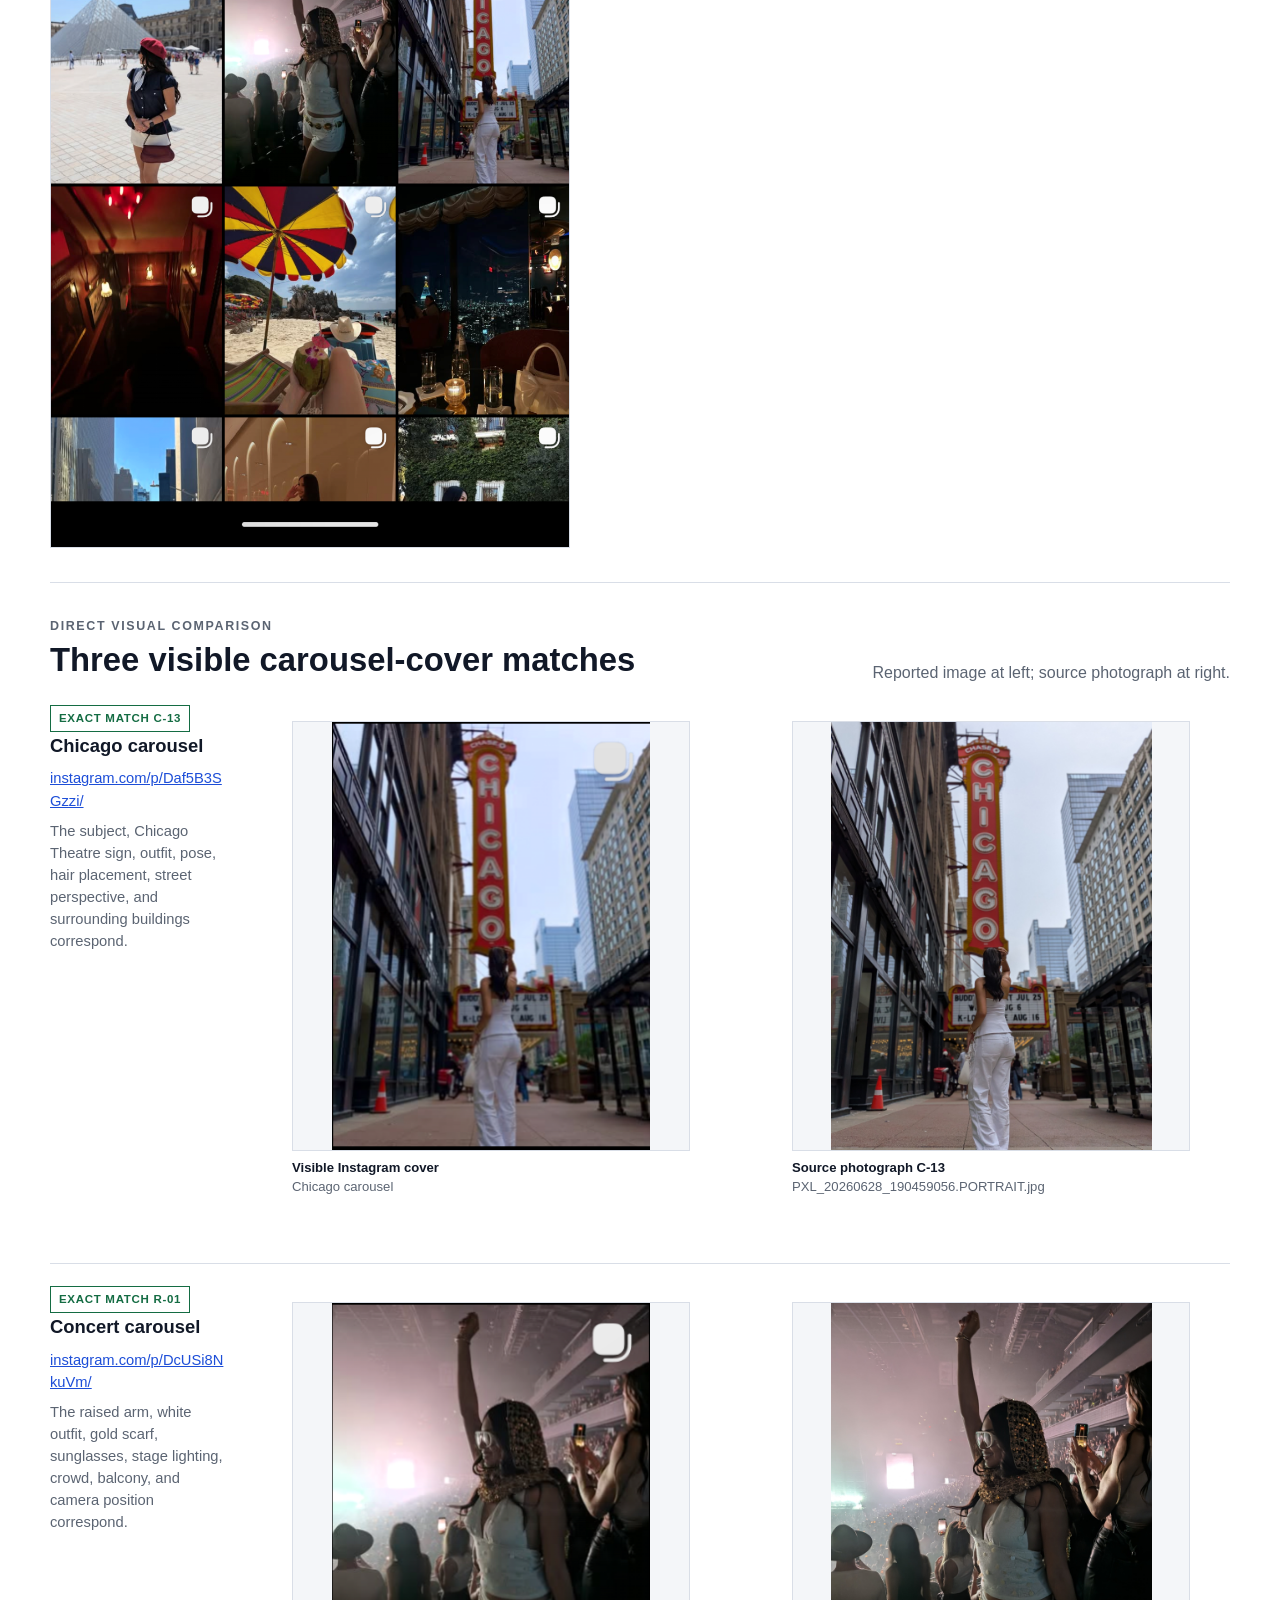
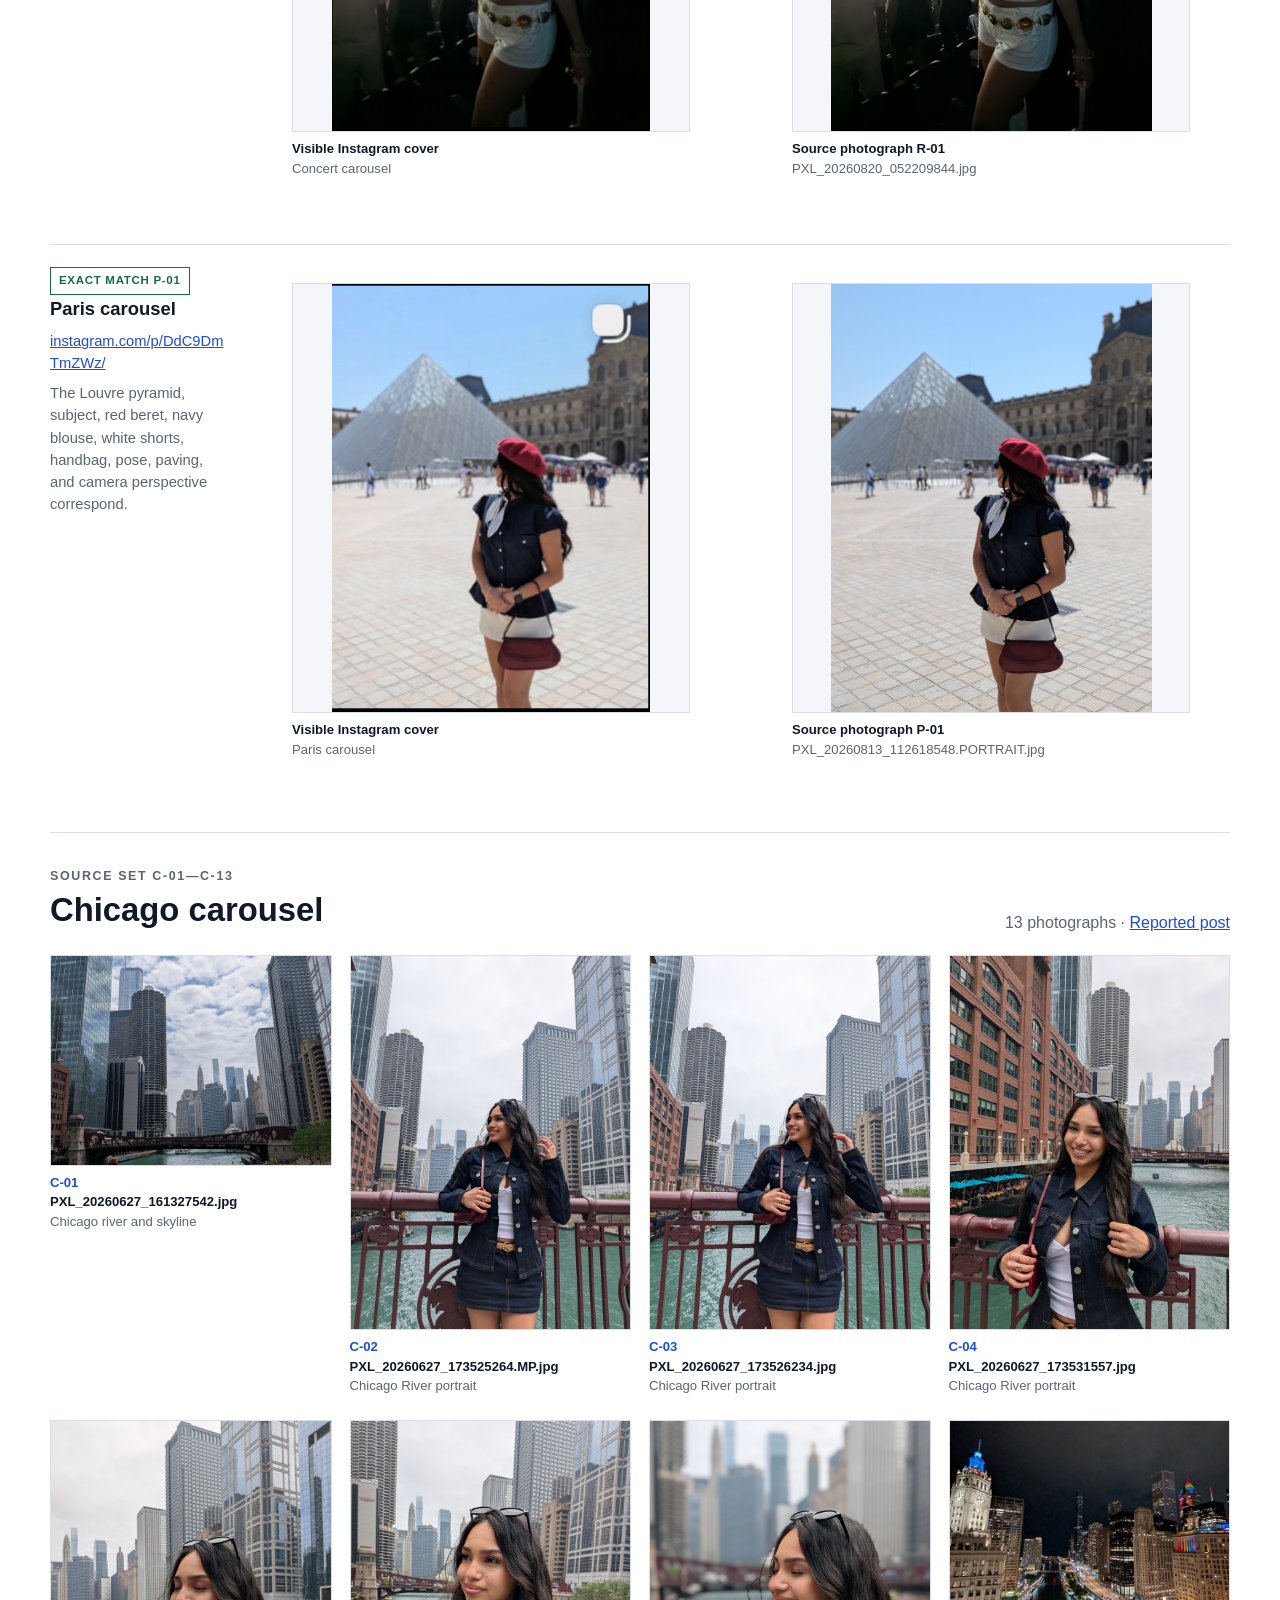
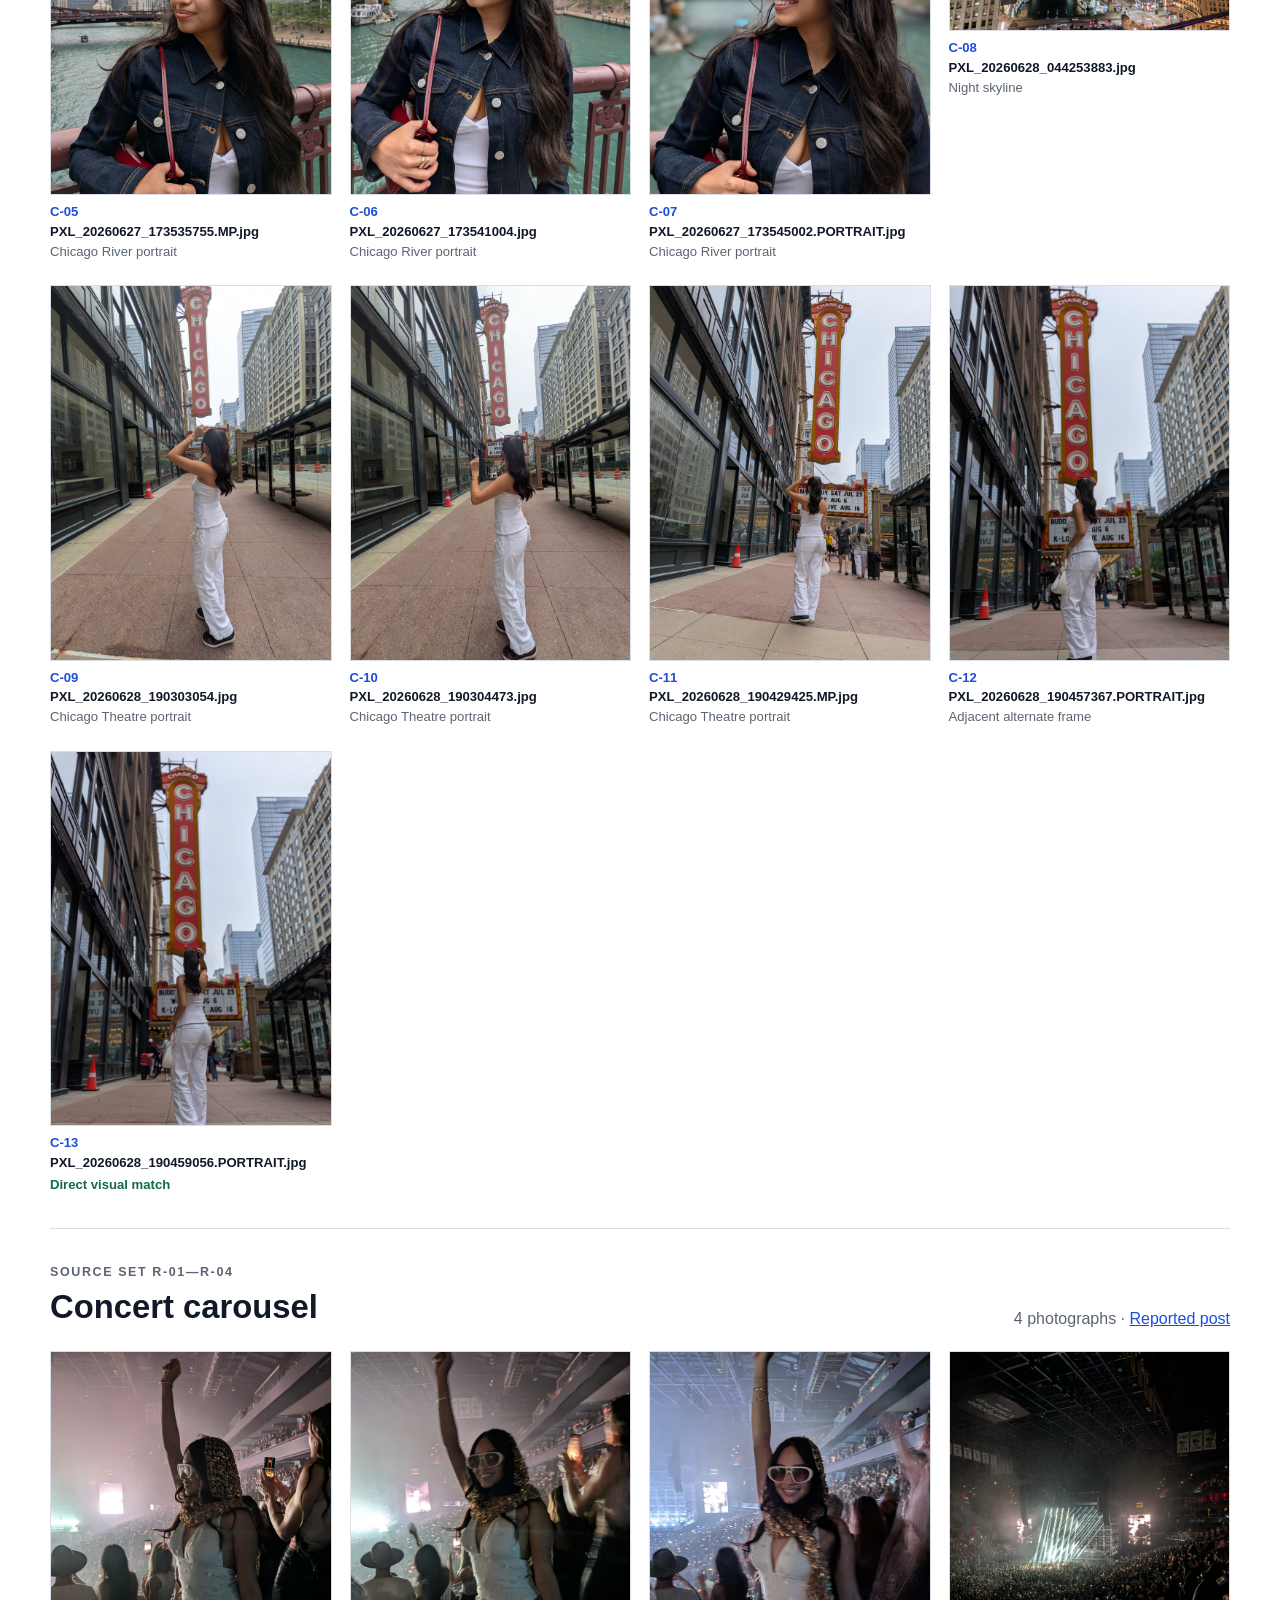
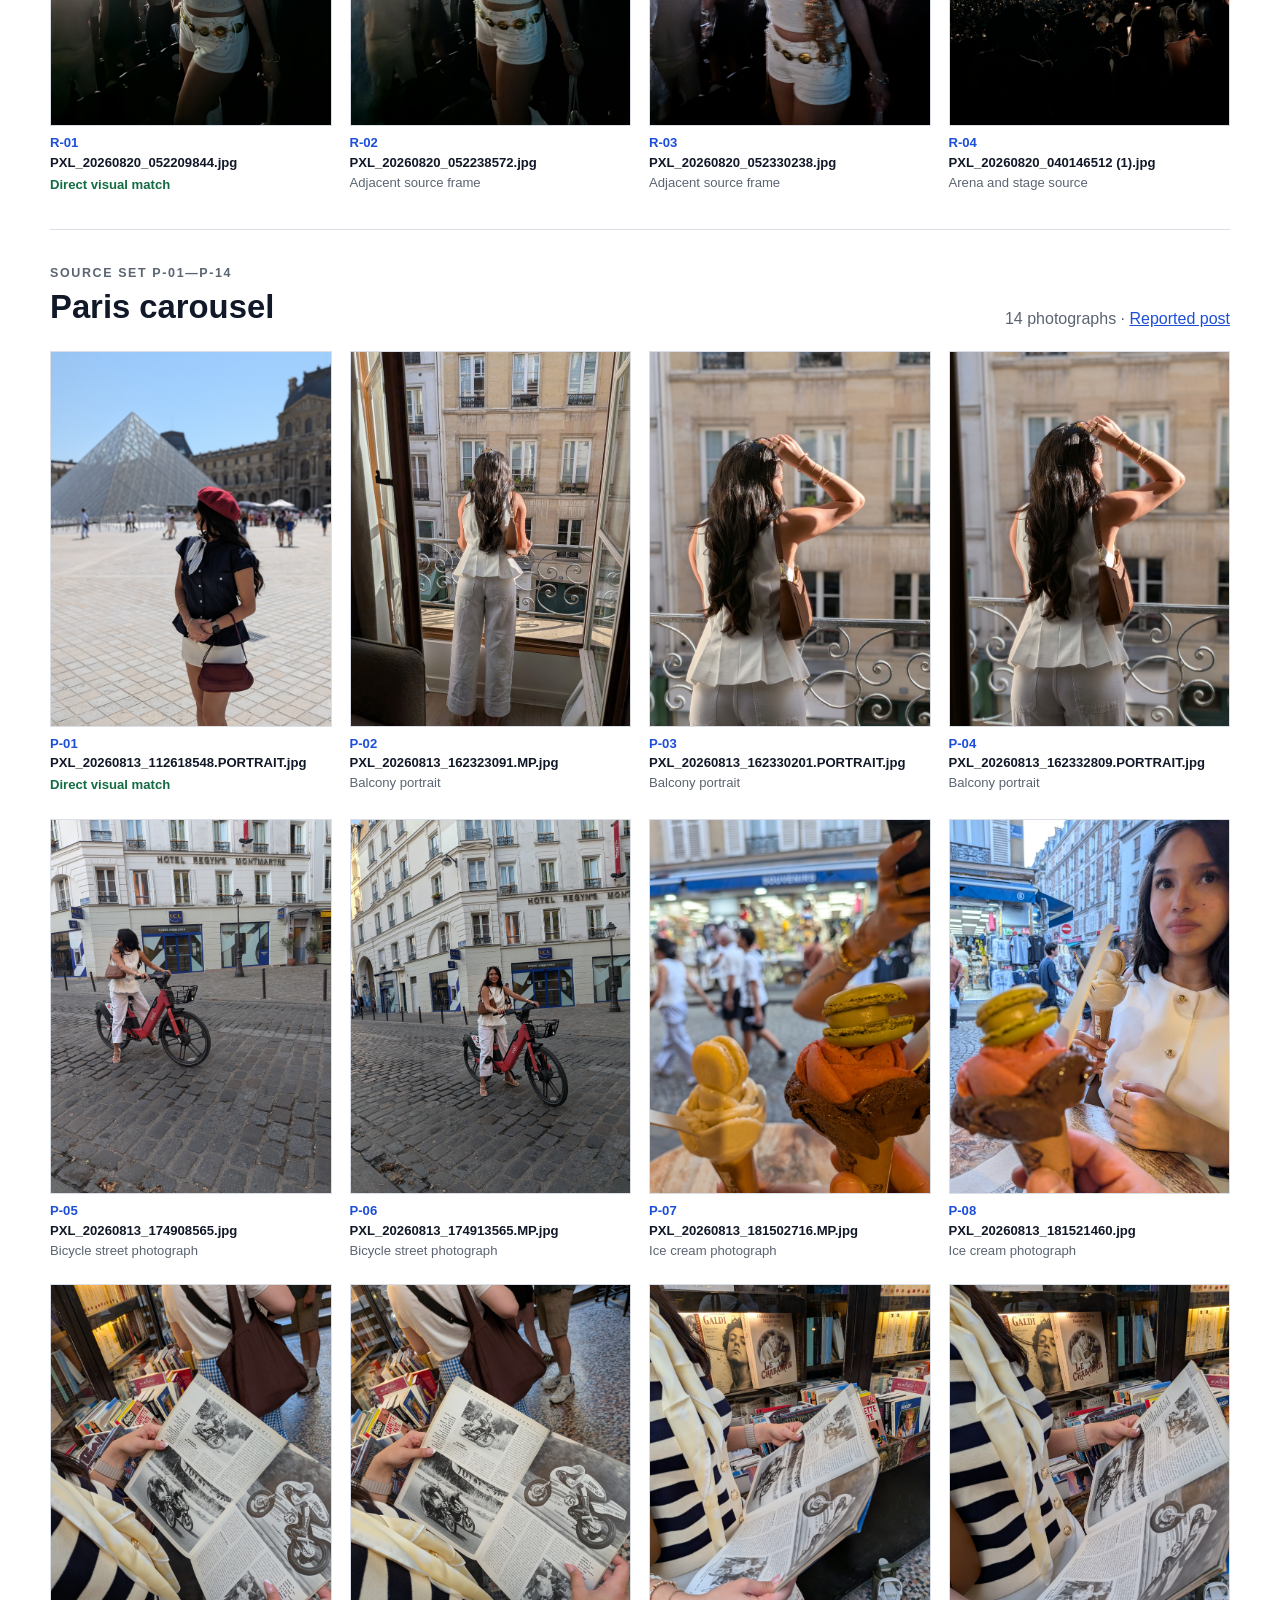
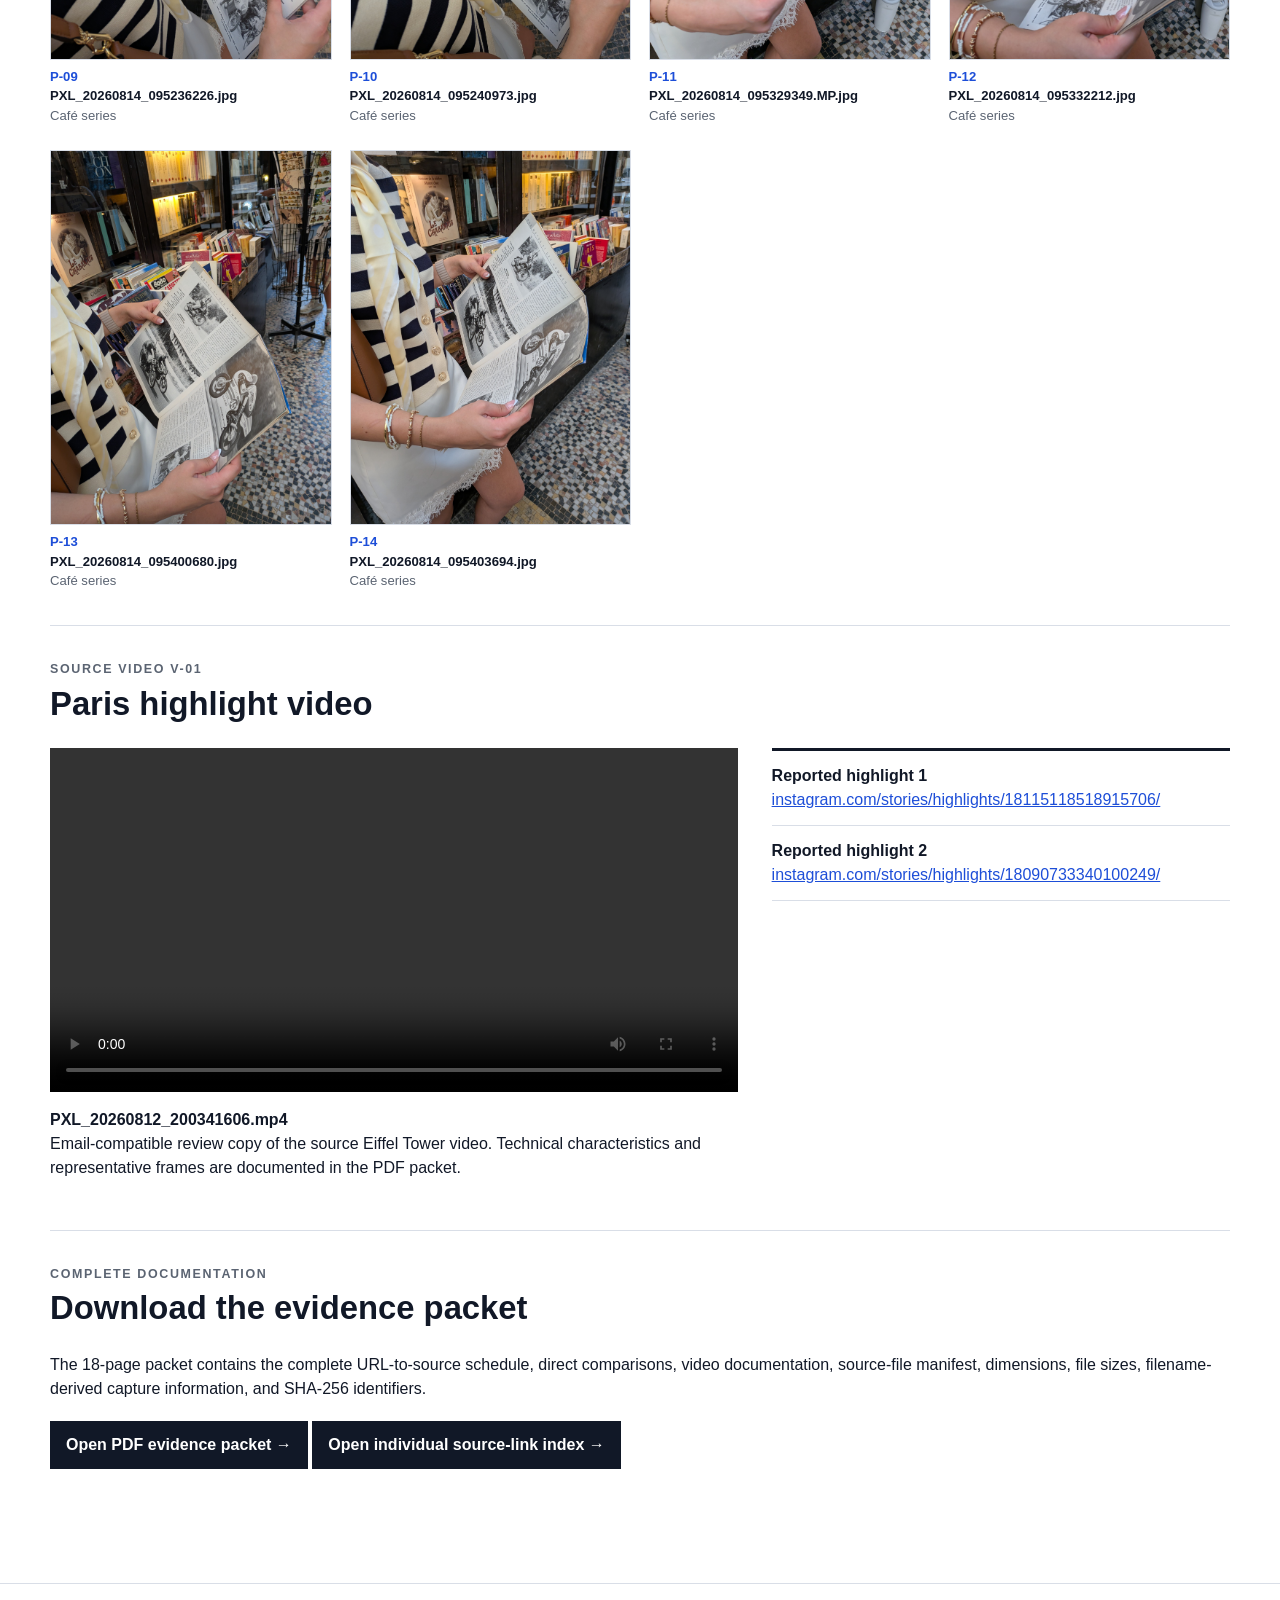
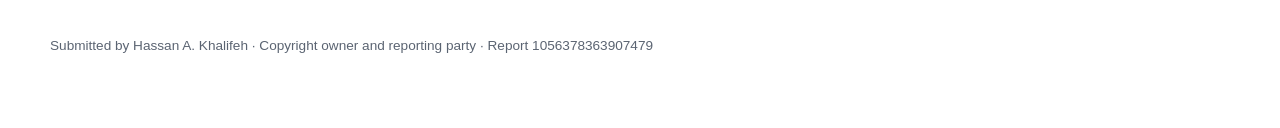
==== commit 0360eb86: "Add additional carousel evidence section to index.html Added a section for additional carousel evide" ====
--- a/index.html
+++ b/index.html
@@ -29,10 +29,12 @@
       <a href="#highlights">Highlights</a>
       <a href="photo-links.html">Individual photo links</a>
       <a href="#packet">PDF packet</a>
+      <a href="new-paris-carousel.html">Additional carousel evidence</a>
     </div>
   </nav>
 
   <main class="page">
+    <section class="summary"><div><h2>Additional carousel — slides 1, 3 and 5</h2><p>Supplement to reports 1056378363907479 and 2649127802224453. Seven supplied photographs and three reported screenshots, with alternate frames clearly labeled. Statue slide excluded.</p><p><a href="new-paris-carousel.html">Open the additional carousel evidence and individual photographs →</a></p></div></section>
     <section id="overview" class="summary">
       <div>
         <p>This page provides directly accessible examples of the copyrighted photographs and video identified in report 1056378363907479. Each source set is assigned to the corresponding reported Instagram post or highlight.</p>
